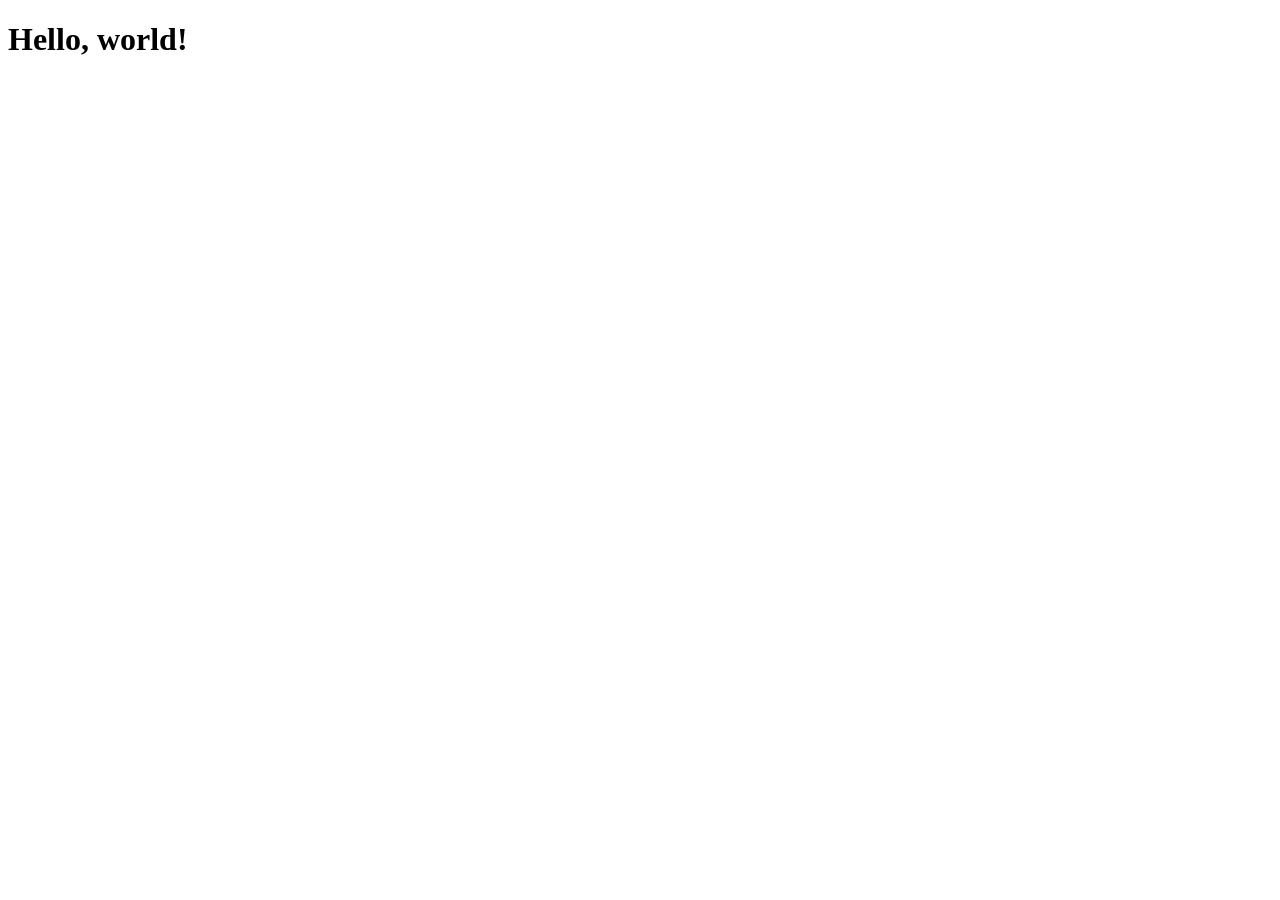
==== index.html @ 45e74485 "Initialize is portfolio" ====
<!DOCTYPE html>
<html lang="en">
<head>
    <meta charset="UTF-8">
    <meta name="viewport" content="width=device-width, initial-scale=1.0">
    <meta http-equiv="X-UA-Compatible" content="ie=edge">
    <link rel="stylesheet" href="style.css">
    <title>Portfolio</title>
</head>
<body>
    <h1>Hello, world!</h1>
</body>
</html>
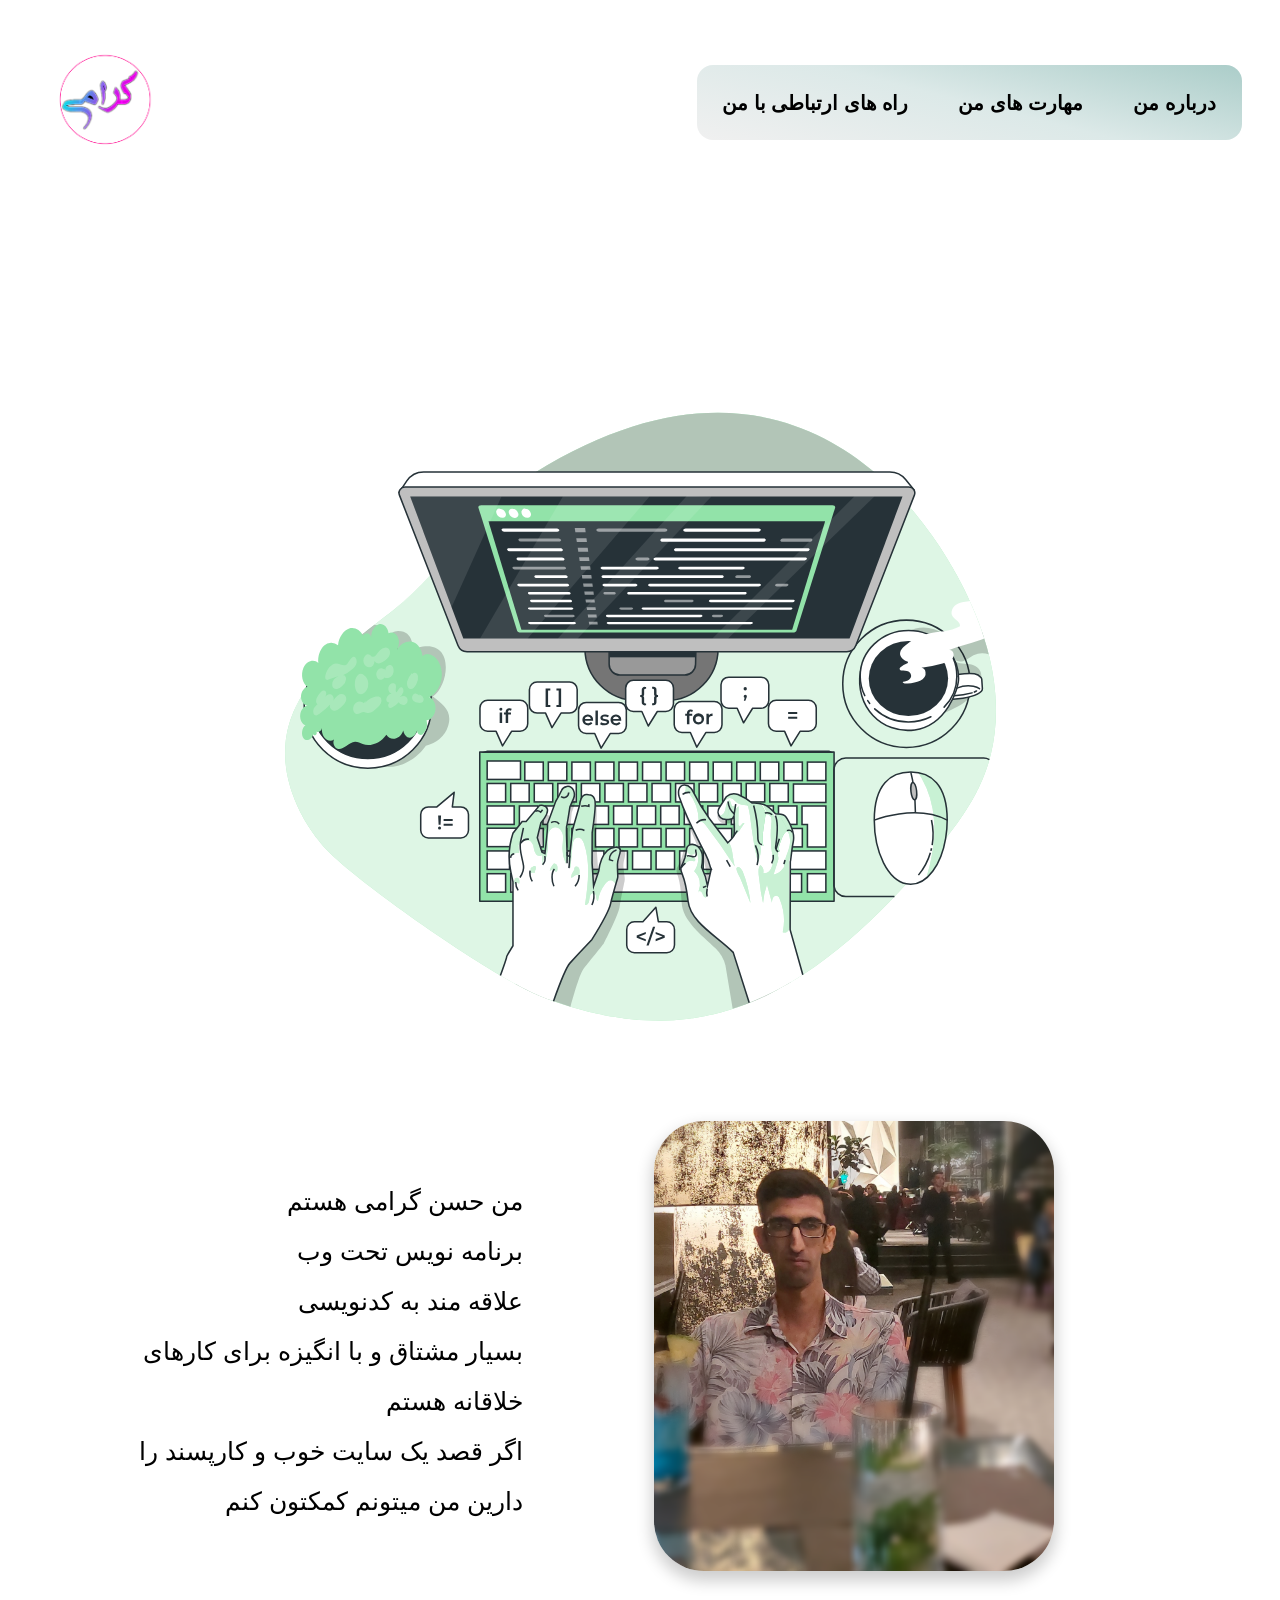
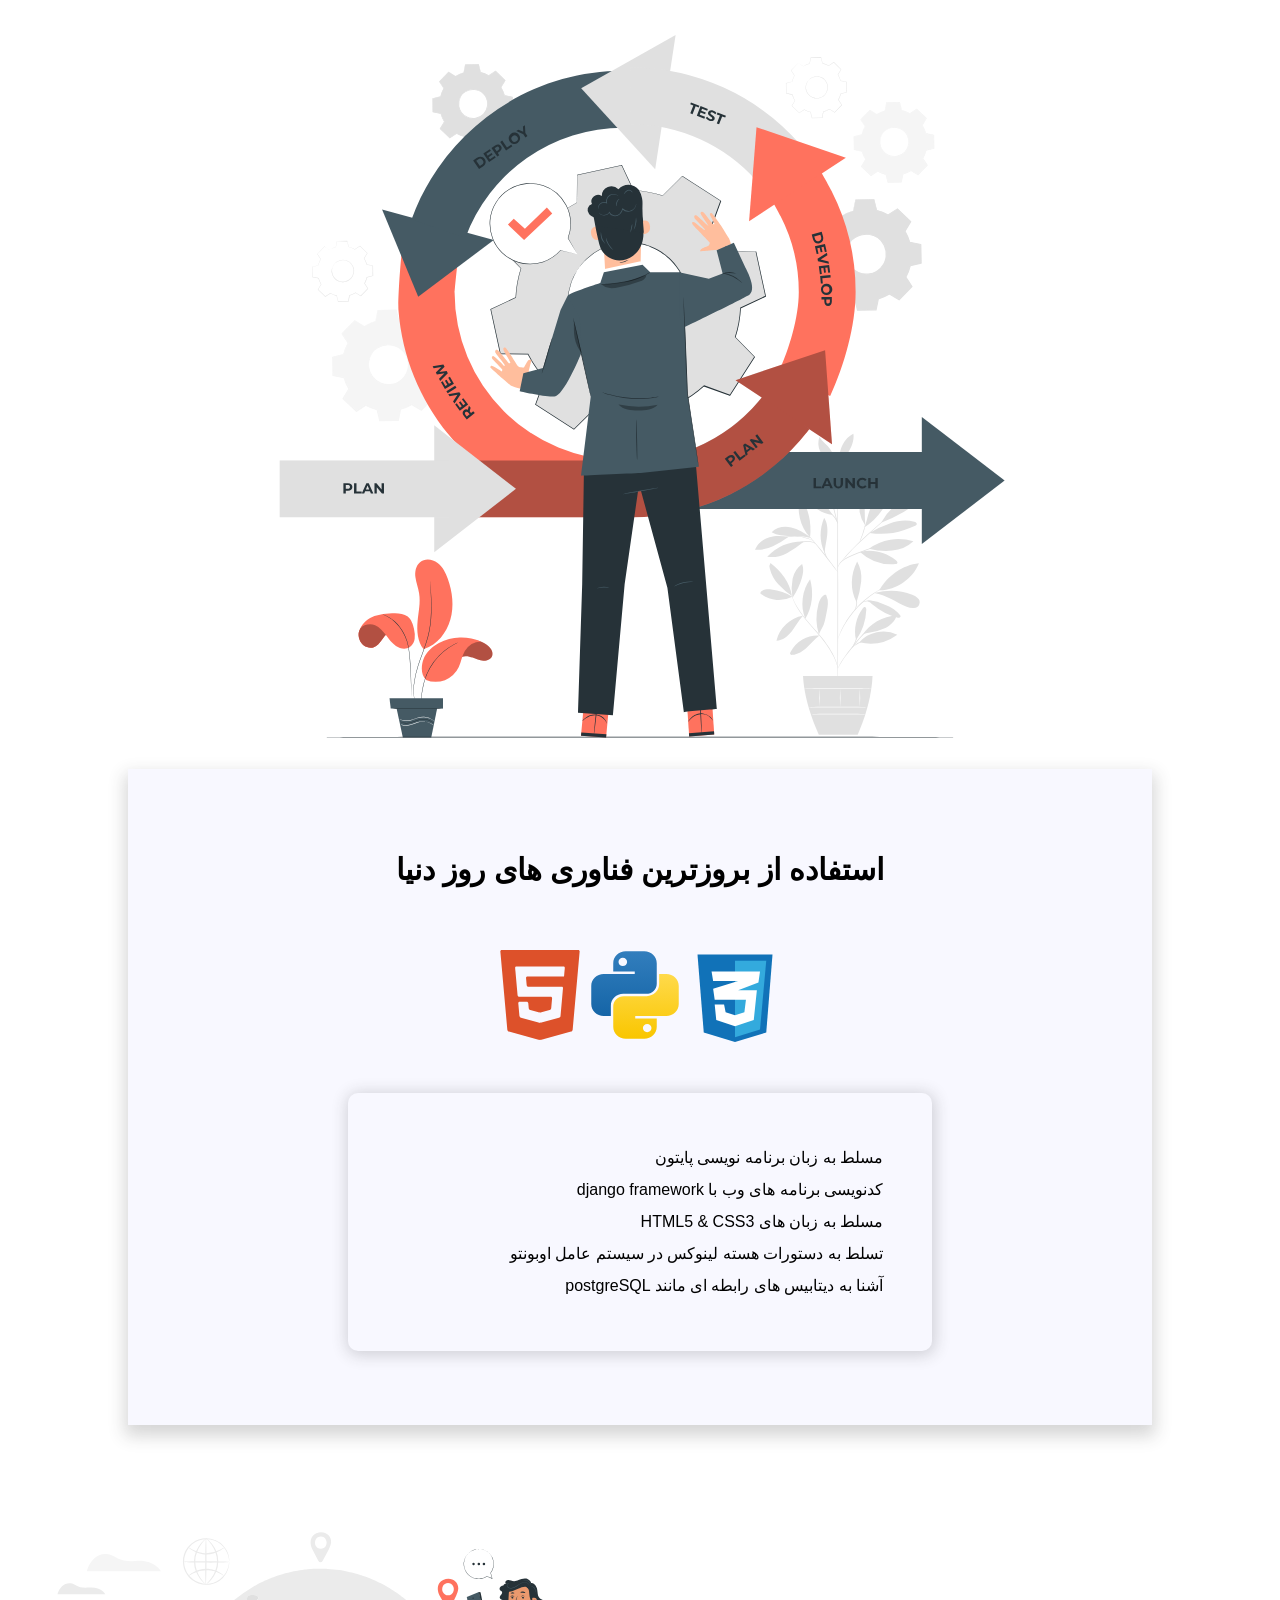
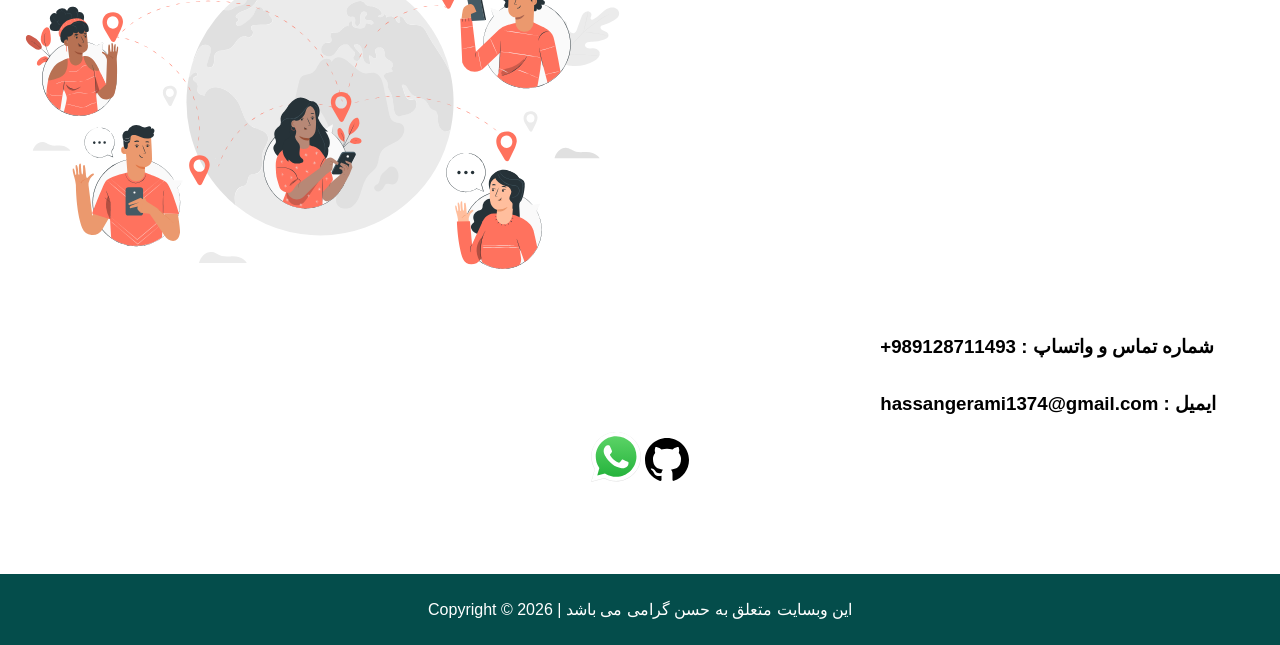
==== commit 0043c26f: "Setup github.io" ====
--- a/index.html
+++ b/index.html
@@ -1,13 +1,133 @@
 <!DOCTYPE html>
-<html lang="en">
+<html lang="fa-IR">
 <head>
     <meta charset="UTF-8">
+    <meta http-equiv="X-UA-Compatible" content="ie=edge">
     <meta name="viewport" content="width=device-width, initial-scale=1.0">
-    <meta http-equiv="X-UA-Compatible" content="ie=edge">
     <link rel="stylesheet" href="style.css">
-    <title>Portfolio</title>
+    <title>حسن گرامی | طراحی سایت</title>
 </head>
 <body>
-    <h1>Hello, world!</h1>
+
+    <header>
+        <!-- Start Navbar -->
+        <section class="navbar">
+
+            <div class="logo-me">
+                <a href="/">
+                    <img src="/image/logo.png" alt="logo" width="200">
+                </a>
+            </div>
+
+            <div class="nav-site">
+            
+                <div class="contact">
+                    <a href="#contact">راه های ارتباطی با من</a>
+                </div>
+                <div class="skills">
+                    <a href="#skills">مهارت های من</a>
+                </div>
+                <div class="about-me"> 
+                    <a href="#about">درباره من</a>
+                </div>
+
+            </div>
+        </section>
+        <!-- End Navbar -->
+    </header>
+
+    
+    <main>
+        
+        <div class="programmer-svg">
+            <img src="svg/Code typing-bro.svg" alt="code-svg">
+        </div>
+        <!-- Start About Me -->
+        <section class="about-container" id="about">
+            <div class="site-about">
+                
+                <div class="image-me">
+                    <img src="image/me.png" alt="picture" width="400">
+                </div>
+                <div class="content-about">
+                    <p>من حسن گرامی هستم</p>
+                    <p>برنامه نویس تحت وب</p>
+                    <p>علاقه  مند به کدنویسی</p>
+                    <p>بسیار مشتاق و با انگیزه برای کارهای خلاقانه هستم</p>
+                    <p>اگر قصد یک سایت خوب و کارپسند را دارین من میتونم کمکتون کنم</p>
+                </div>
+
+            </div>
+        </section>
+        <!-- End About Me -->
+
+        <!-- Start Skills -->
+        <div class="programmer-svg">
+            <img src="svg/Product iteration-pana.svg" alt="skill">
+        </div>
+
+        <section class="skills-container" id="skills">
+            <div class="skill-me">
+
+                <h3>استفاده از بروزترین فناوری های روز دنیا </h3>
+
+                <div class="programming-languages">       
+                    <img src="svg/html.svg" alt="html-logo">
+                    <img src="svg/python.svg" alt="python-logo">
+                    <img src="svg/css.svg" alt="css-logo">
+                </div> 
+                <div class="description">
+                    <p>مسلط به زبان برنامه نویسی پایتون</p>
+                    <p>django framework کدنویسی برنامه های وب با</p>
+                    <p>HTML5 & CSS3 مسلط به زبان های</p>
+                    <p>تسلط به دستورات هسته لینوکس در سیستم عامل اوبونتو</p>
+                    <p> postgreSQL آشنا به دیتابیس های رابطه ای مانند</p>
+                </div>
+
+            </div>
+        </section>
+        <!-- End Skills -->
+
+    </main>
+
+    <footer id="contact">
+
+        <div class="contact-svg">
+            <img src="svg/Online world-pana.svg" alt="contact">
+        </div>
+
+        <!-- Start Contact -->
+
+        <section class="contact-container">
+            <div class="contact-me">
+
+                <div class="connect">
+                    <h3>+989128711493 :  شماره تماس و واتساپ</h3>
+                    <h3>hassangerami1374@gmail.com : ایمیل</h3>
+                </div>
+
+            </div>
+
+            <div class="icon-media">
+                <img src="svg/whatsapp-icon-seeklogo.com.svg" alt="whatsapp">
+
+                <a href="https://github.com/hassangerami" target="_blank">
+                    <img src="svg/iconmonstr-github-1.svg" alt="github">
+                </a>
+            </div>
+
+        </section>
+
+        <!-- End Contact -->
+
+        <div class="date-time">
+            Copyright &copy;
+            <script>
+                document.write(new Date().getFullYear());
+            </script>
+           | این وبسایت متعلق به حسن گرامی می باشد
+        </div>
+    </footer>
+    
 </body>
 </html>
--- a/style.css
+++ b/style.css
@@ -0,0 +1,153 @@
+* {
+    padding: 0%;
+    margin: 0%;
+    box-sizing: border-box;
+    font-family: 'Segoe UI', Tahoma, Geneva, Verdana, sans-serif;
+}
+
+/* Navbar */
+.navbar {
+    display: flex;
+    justify-content: flex-end;
+    margin-bottom: 10%;
+    align-items: center;
+}
+
+.navbar .logo-me {
+    margin-right: auto;
+}
+
+.navbar .nav-site {
+    display: flex;
+    margin: 3%;
+    padding: 2%;
+    border-radius: 1rem;
+    background: linear-gradient(14deg, rgba(240,240,240,1) 0%, rgba(220,233,232,1) 50%, rgba(171,205,201,1) 100%); 
+}
+
+
+ .skills, .about-me {
+    margin-left: 50px;
+}
+
+a {
+    text-decoration: none;
+    color: #000;
+    font-size: 20px;
+    font-weight: 600;
+}
+
+a:hover {
+    color: azure;
+}
+
+
+/* about me */
+.programmer-svg {
+    display: flex;
+    justify-content: center;
+}
+
+.programmer-svg > img {
+    width: 60%;
+}
+
+.about-container {
+    display: flex;
+    justify-content: center;
+    height: 500px;
+}
+
+
+.about-container .site-about {
+    display: flex;
+    direction: rtl;
+    align-items: center;
+    line-height: 2;
+}
+
+.image-me {
+    margin: 0% 12%;
+}
+
+.image-me > img {
+    border-radius: 50px;
+    box-shadow: 0px 8px 16px 2px rgba(0, 0, 0, .2);
+}
+
+.content-about > p {
+    font-size: 25px;
+}
+
+
+/* Skills */
+.skills-container {
+    display: flex;
+    justify-content: center;
+}
+
+
+.skills-container .skill-me {
+    width: 80%;
+    padding: 2%;
+    box-shadow: 0px 8px 16px 3px rgba(49, 49, 49, 0.2);
+    background-color: ghostwhite;
+    margin-bottom: 5%;
+}
+
+.skill-me > h3 {
+    text-align: center;
+    font-size: 30px;
+    line-height: 5;
+}
+
+.skill-me > .programming-languages {
+    display: flex;
+    justify-content: center;
+    margin-bottom: 5%;
+}
+
+
+.skill-me > .description {
+    width: 60%;
+    text-align: end;
+    margin-left: auto;
+    margin-bottom: 5%;
+    line-height: 2;
+    padding: 5%;
+    margin-right: 20%;
+    border-radius: 10px;
+    box-shadow: 1px 2px 16px 2px rgba(46, 46, 46, 0.2);
+}
+
+/* footer */
+.contact-svg {
+    width: 50%;
+}
+
+.contact-container {
+    line-height: 2;
+    height: 255px;
+}
+
+.contact-container > .icon-media {
+    text-align: center;
+}
+
+.contact-container .contact-me {
+    display: flex;
+    justify-content: flex-end;
+    margin-right: 5%;
+}
+
+.contact-me .connect {
+    line-height: 3;
+}
+
+.date-time {
+    text-align: center;
+    padding: 2%;
+    color: #fff;
+    background-color: rgb(4, 77, 75);
+}
+
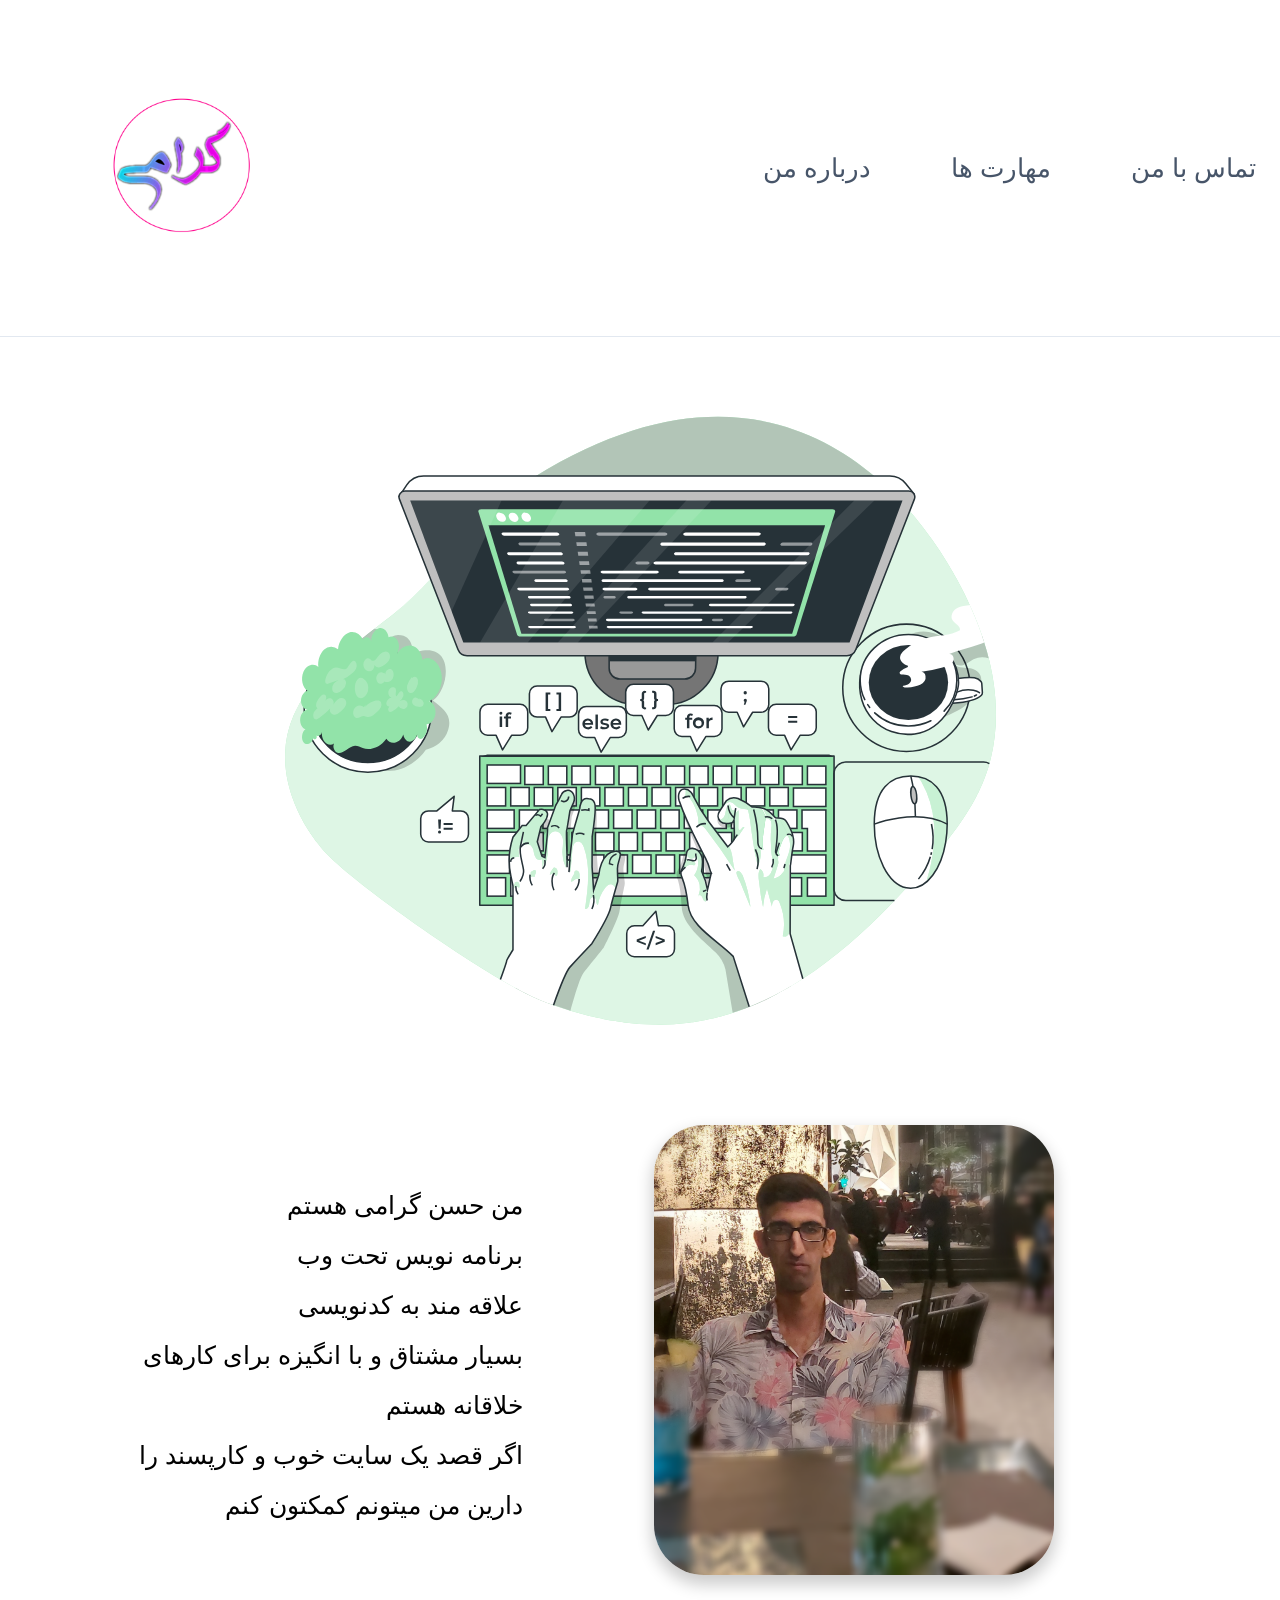
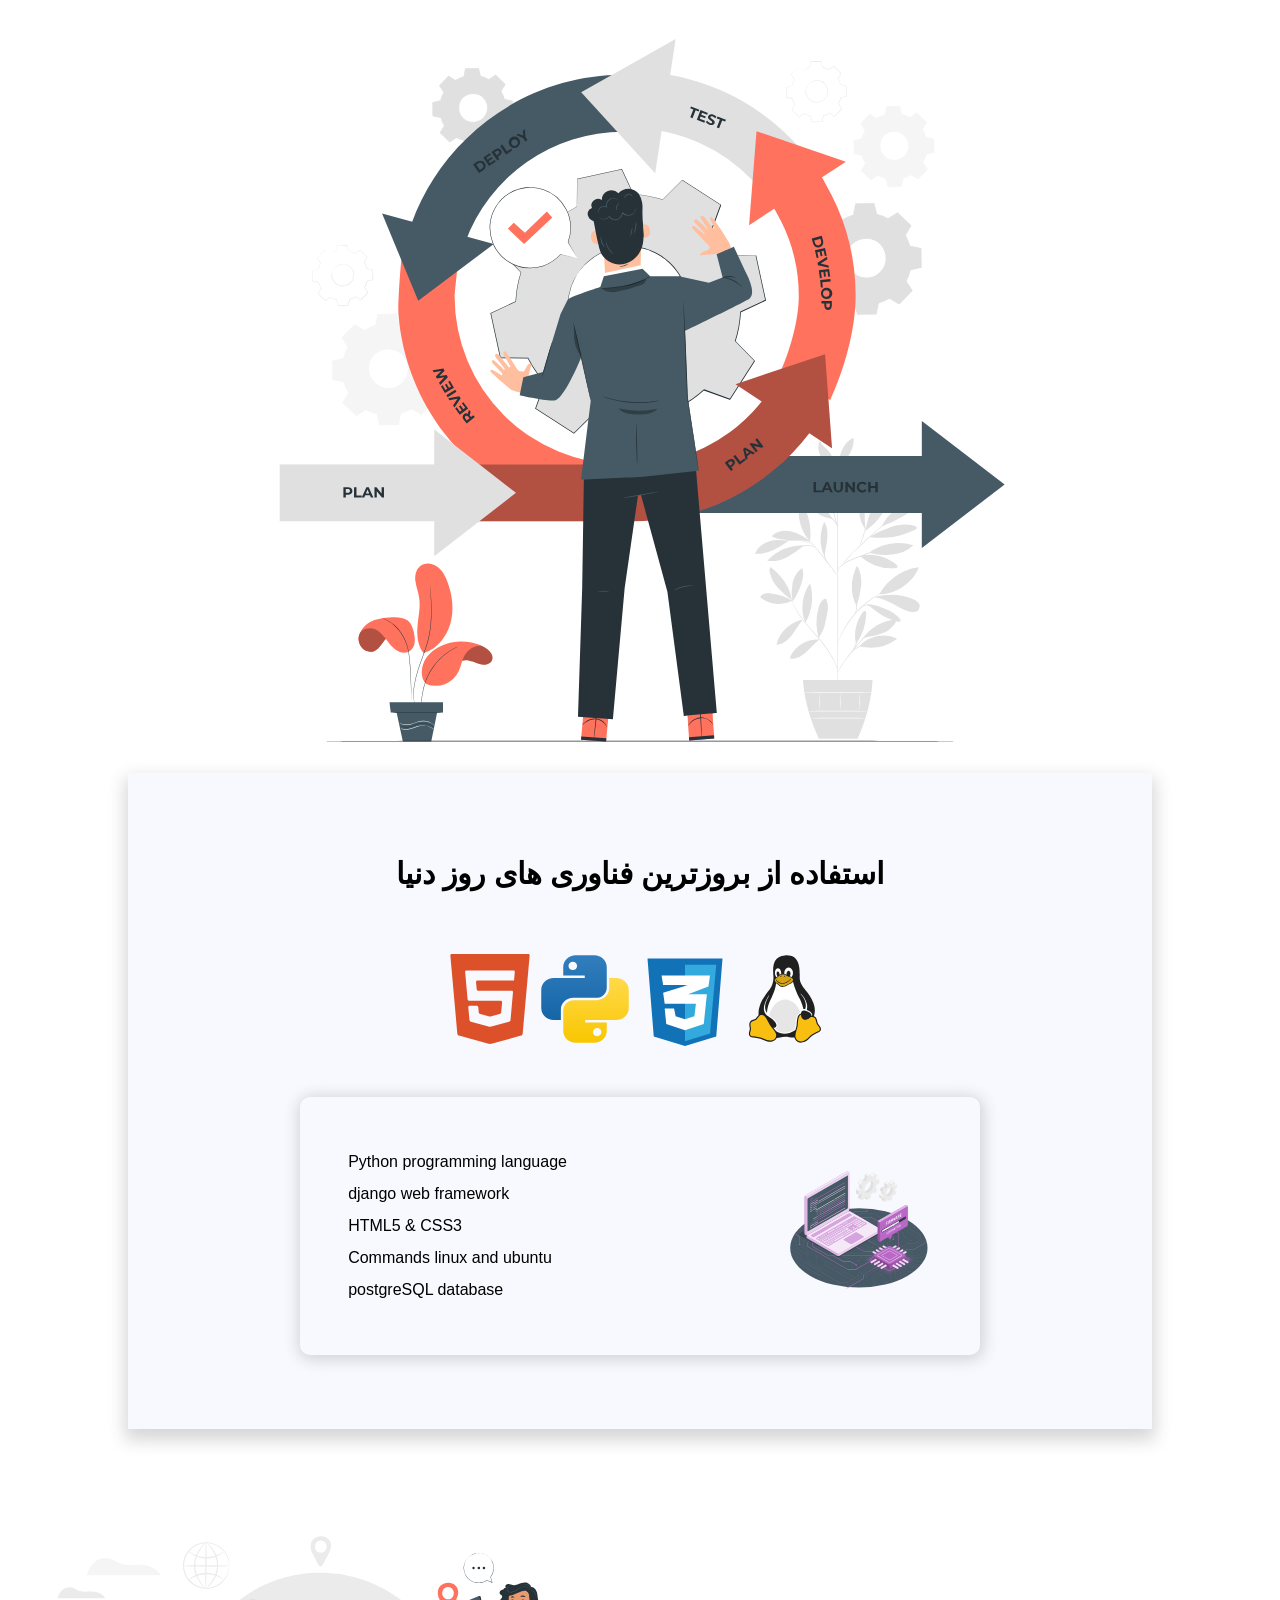
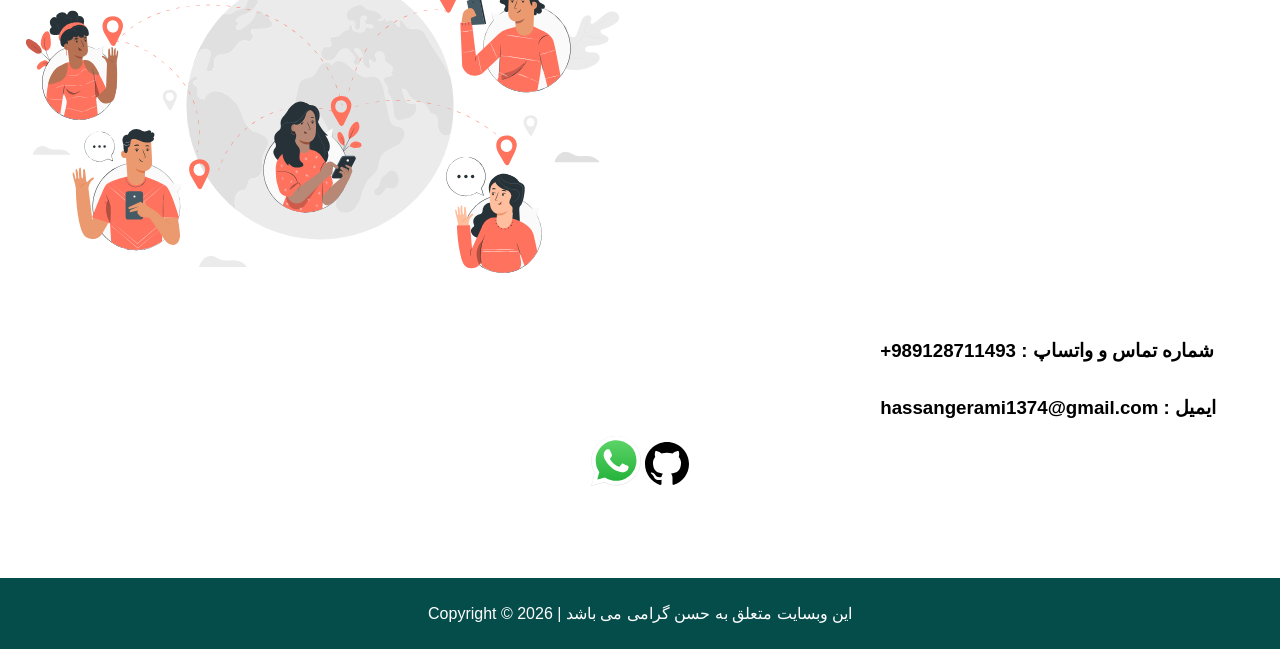
==== commit ccea8a83: "Finally portfolio" ====
--- a/index.html
+++ b/index.html
@@ -9,32 +9,52 @@
 </head>
 <body>
 
-    <header>
-        <!-- Start Navbar -->
-        <section class="navbar">
+    <!-- Start Navbar -->
+    <header class="header">
+        <nav class="navbar">
+            <a href="/" class="nav-logo">
+                <img src="image/logo.png" alt="logo" width="300">
+            </a>
+            <ul class="nav-menu">
+                <li class="nav-item">
+                    <a href="#about" class="nav-link">درباره من</a>
+                </li>
+                <li class="nav-item">
+                    <a href="#skills" class="nav-link">مهارت ها</a>
+                </li>
+                <li class="nav-item">
+                    <a href="#contact" class="nav-link">تماس با من</a>
+                </li>
+            </ul>
+            <div class="hamburger">
+                <span class="bar"></span>
+                <span class="bar"></span>
+                <span class="bar"></span>
+            </div>
+        </nav>
 
-            <div class="logo-me">
-                <a href="/">
-                    <img src="/image/logo.png" alt="logo" width="200">
-                </a>
-            </div>
+        <script>
+            const hamburger = document.querySelector(".hamburger");
+            const navMenu = document.querySelector(".nav-menu");
+            const navLink = document.querySelector(".nav-link");
 
-            <div class="nav-site">
-            
-                <div class="contact">
-                    <a href="#contact">راه های ارتباطی با من</a>
-                </div>
-                <div class="skills">
-                    <a href="#skills">مهارت های من</a>
-                </div>
-                <div class="about-me"> 
-                    <a href="#about">درباره من</a>
-                </div>
+            hamburger.addEventListener("click", mobileMenu);
+            navLink.addEventListener("click", closeMenu);
 
-            </div>
-        </section>
-        <!-- End Navbar -->
+            function mobileMenu() {
+                hamburger.classList.toggle("active");
+                navMenu.classList.toggle("active");
+            }
+
+            function closeMenu () {
+                hamburger.classList.remove("active");
+                navMenu.classList.remove("active");
+            }
+        </script>
+
+        
     </header>
+    <!-- End Navbar -->
 
     
     <main>
@@ -62,7 +82,7 @@
         <!-- End About Me -->
 
         <!-- Start Skills -->
-        <div class="programmer-svg">
+        <div class="programmer-svg" id="pana">
             <img src="svg/Product iteration-pana.svg" alt="skill">
         </div>
 
@@ -75,13 +95,17 @@
                     <img src="svg/html.svg" alt="html-logo">
                     <img src="svg/python.svg" alt="python-logo">
                     <img src="svg/css.svg" alt="css-logo">
+                    <img src="svg/linux.svg" alt="linux">
                 </div> 
                 <div class="description">
-                    <p>مسلط به زبان برنامه نویسی پایتون</p>
-                    <p>django framework کدنویسی برنامه های وب با</p>
-                    <p>HTML5 & CSS3 مسلط به زبان های</p>
-                    <p>تسلط به دستورات هسته لینوکس در سیستم عامل اوبونتو</p>
-                    <p> postgreSQL آشنا به دیتابیس های رابطه ای مانند</p>
+                    <div class="tech">
+                        <p>Python programming language</p>
+                        <p>django web framework</p>
+                        <p>HTML5 & CSS3</p>
+                        <p>Commands linux and ubuntu</p>
+                        <p> postgreSQL database</p>
+                    </div>
+                    <img src="svg/Firmware-amico.svg" alt="" id="firmware">
                 </div>
 
             </div>
--- a/style.css
+++ b/style.css
@@ -6,41 +6,105 @@
 }
 
 /* Navbar */
-.navbar {
-    display: flex;
-    justify-content: flex-end;
-    margin-bottom: 10%;
-    align-items: center;
-}
-
-.navbar .logo-me {
-    margin-right: auto;
-}
-
-.navbar .nav-site {
-    display: flex;
-    margin: 3%;
-    padding: 2%;
-    border-radius: 1rem;
-    background: linear-gradient(14deg, rgba(240,240,240,1) 0%, rgba(220,233,232,1) 50%, rgba(171,205,201,1) 100%); 
-}
-
-
- .skills, .about-me {
-    margin-left: 50px;
+li {
+    list-style: none;
 }
 
 a {
     text-decoration: none;
-    color: #000;
-    font-size: 20px;
-    font-weight: 600;
-}
-
-a:hover {
-    color: azure;
-}
-
+}
+
+.header {
+    border-bottom: 1px solid #E2E8F0;
+}
+
+.navbar {
+    display: flex;
+    justify-content: space-between;
+    align-items: center;
+    padding: 1rem 1.5rem;
+}
+
+
+.hamburger {
+    display: none;
+}
+
+.bar {
+    display: block;
+    width: 30px;
+    height: 4px;
+    margin: 5px auto;   
+    -webkit-transition: all 0.3s ease-in-out;
+    transition: all 0.3s ease-in-out;
+    background-color: #101010;
+}
+
+.nav-menu {
+    display: flex;
+    justify-content: space-between;
+    align-items: center;
+}
+
+.nav-item {
+    margin-left: 5rem;
+}
+
+.nav-link {
+    font-size: 1.6rem;
+    font-weight: 400;
+    color: #475569;
+}
+
+.nav-link:hover {
+    color: #482ff7;
+}
+
+@media only screen and (max-width: 850px) {
+    .nav-menu {
+        position: fixed;
+        left: -100%;
+        top: 5rem;
+        flex-direction: column;
+        background-color: #fff;
+        width: 100%;
+        border-radius: 10px;
+        text-align: center;
+        transition: 0.3s;
+        box-shadow: 0 10px 27px rgba(0, 0, 0, 0.05);
+    }
+    .nav-menu.active {
+        left: 0;
+    }
+    .nav-item {
+        margin: 2.5rem 0;
+    }
+    .hamburger {
+        display: block;
+        cursor: pointer;
+    }
+    .nav-logo > img {
+        width: 200px;
+    }
+}
+
+.hamburger.active .bar:nth-child(2) {
+    opacity: 0;
+}
+
+.hamburger.active .bar:nth-child(1) {
+    transform: translateY(8px) rotate(45deg);
+}
+
+.hamburger.active .bar:nth-child(3) {
+    transform: translateY(-8px) rotate(-45deg);
+}
+
+@media only screen and (max-width: 400px) {
+    .nav-logo {
+       margin-left: -20%;
+    }
+}
 
 /* about me */
 .programmer-svg {
@@ -77,6 +141,39 @@
 
 .content-about > p {
     font-size: 25px;
+}
+
+@media only screen and (max-width: 850px) {
+    .site-about {
+        display: flex;
+        flex-direction: column;
+    }
+    .image-me > img {
+        width: 80%;
+        margin-right: 5%;
+    }
+    .content-about {
+        padding: 5%;
+        color: #101010;
+    }
+    .content-about > p {
+        font-size: 20px;
+    }
+    #pana > img {
+        opacity: 0.1;
+    }
+}
+
+@media only screen and (max-width: 500px) {
+    .content-about > p {
+        font-size: 17px;
+    }
+}
+
+@media only screen and (max-width: 400px) {
+    #pana > img {
+        opacity: 1;
+    }
 }
 
 
@@ -109,19 +206,65 @@
 
 
 .skill-me > .description {
-    width: 60%;
-    text-align: end;
-    margin-left: auto;
+    display: flex;
+    justify-content: space-between;
+    width: 70%; 
+    margin: 0% auto;
     margin-bottom: 5%;
     line-height: 2;
     padding: 5%;
-    margin-right: 20%;
     border-radius: 10px;
     box-shadow: 1px 2px 16px 2px rgba(46, 46, 46, 0.2);
 }
 
+.description > #firmware {
+    width: 25%;
+}
+
+@media only screen and (max-width: 850px) {
+    .skill-me {
+        margin-top: 10%;
+    }
+    .skill-me > h3 {
+        font-size: 20px;
+    }
+    .programming-languages > img {
+        width: 20%;
+    }
+    .skill-me > .description {
+        width: 80%;
+        margin-right: auto;
+    }
+    .description > .tech {
+        font-size: 90%;
+    }
+}
+
+@media only screen and (max-width: 600px) {
+    .skills-container .skill-me  {
+        width: 90%;
+    }
+    .skill-me > h3 {
+        font-size: 15px;
+    }
+    .programming-languages > img {
+        width: 15%;
+    }
+    .description {
+        display: flex;
+        flex-wrap: wrap;
+        flex-direction: column-reverse;
+    }
+}
+
+@media only screen and (max-width: 372px) {
+    .skill-me > h3 {
+        font-size: 12px;
+    }
+}
+
 /* footer */
-.contact-svg {
+.contact-svg > img {
     width: 50%;
 }
 
@@ -151,3 +294,8 @@
     background-color: rgb(4, 77, 75);
 }
 
+@media only screen and (max-width: 440px) {
+    .contact-me > .connect {
+        font-size: 70%;
+    }   
+}
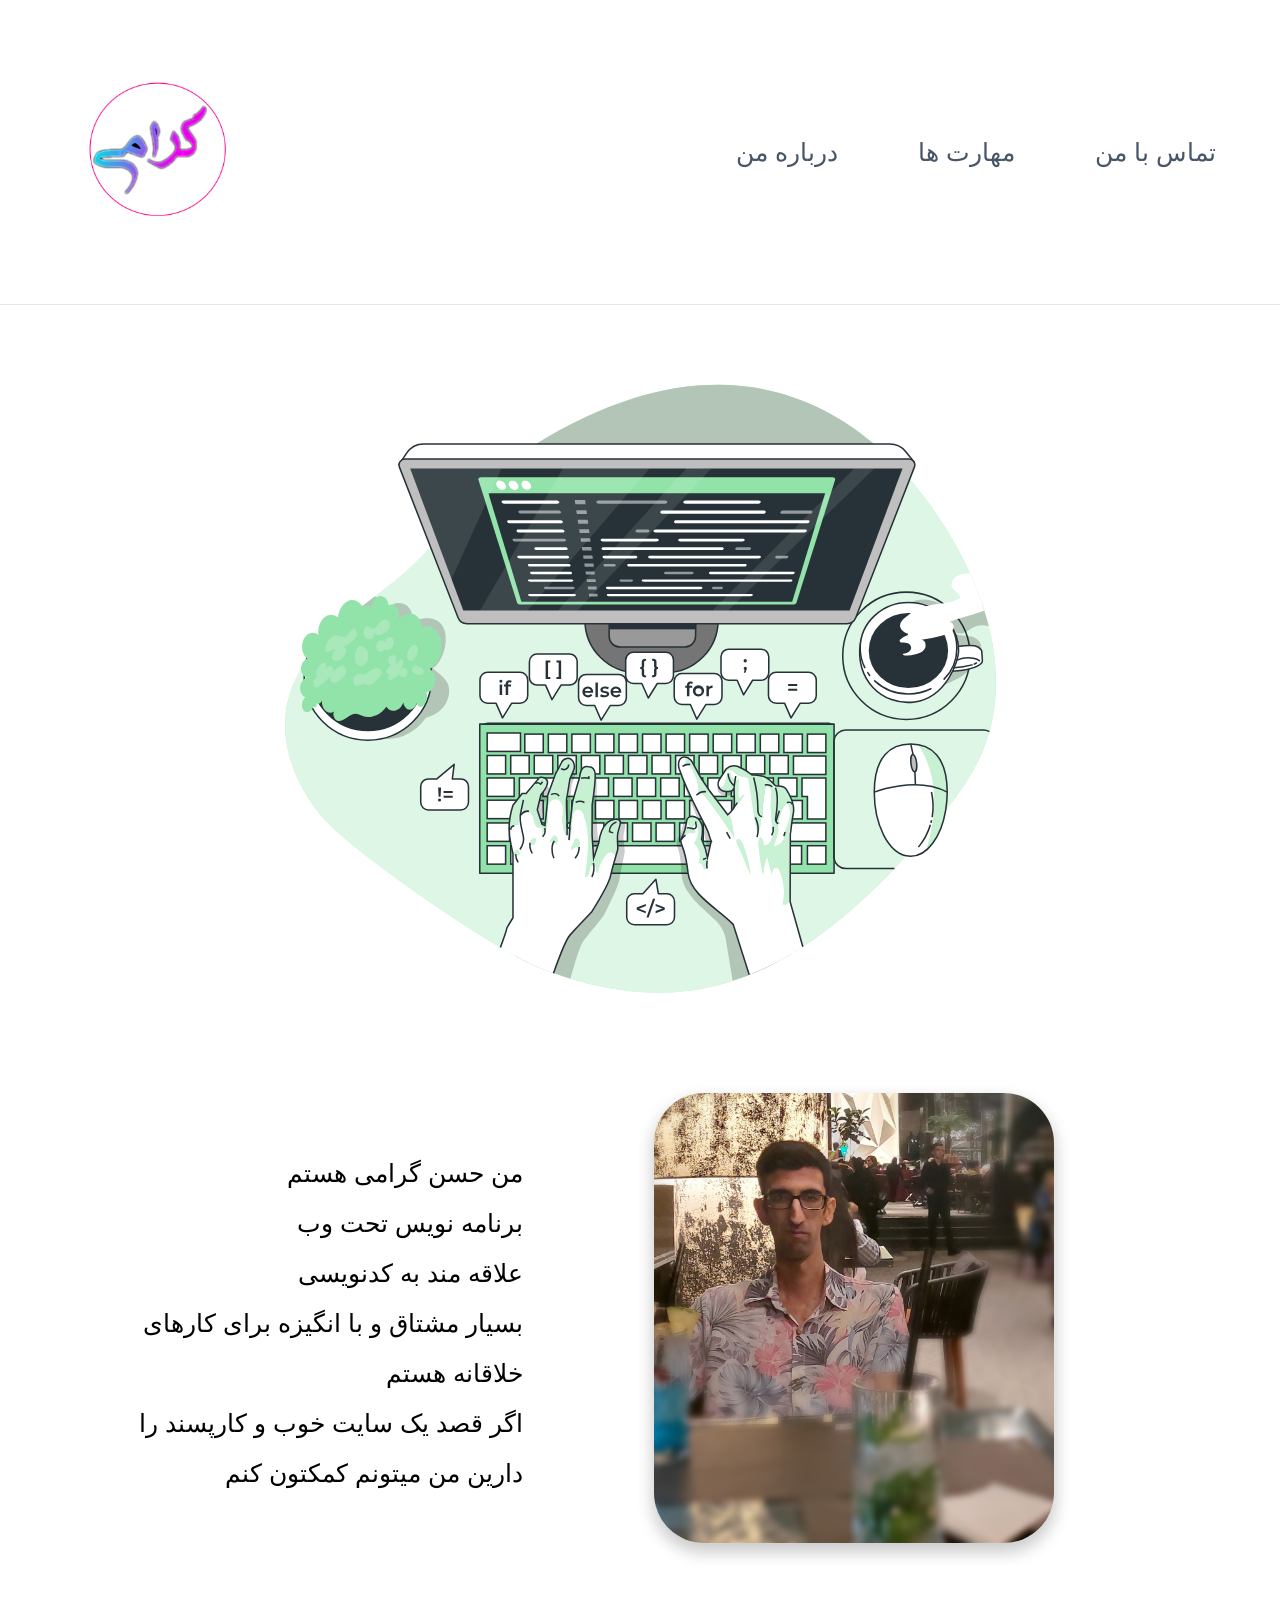
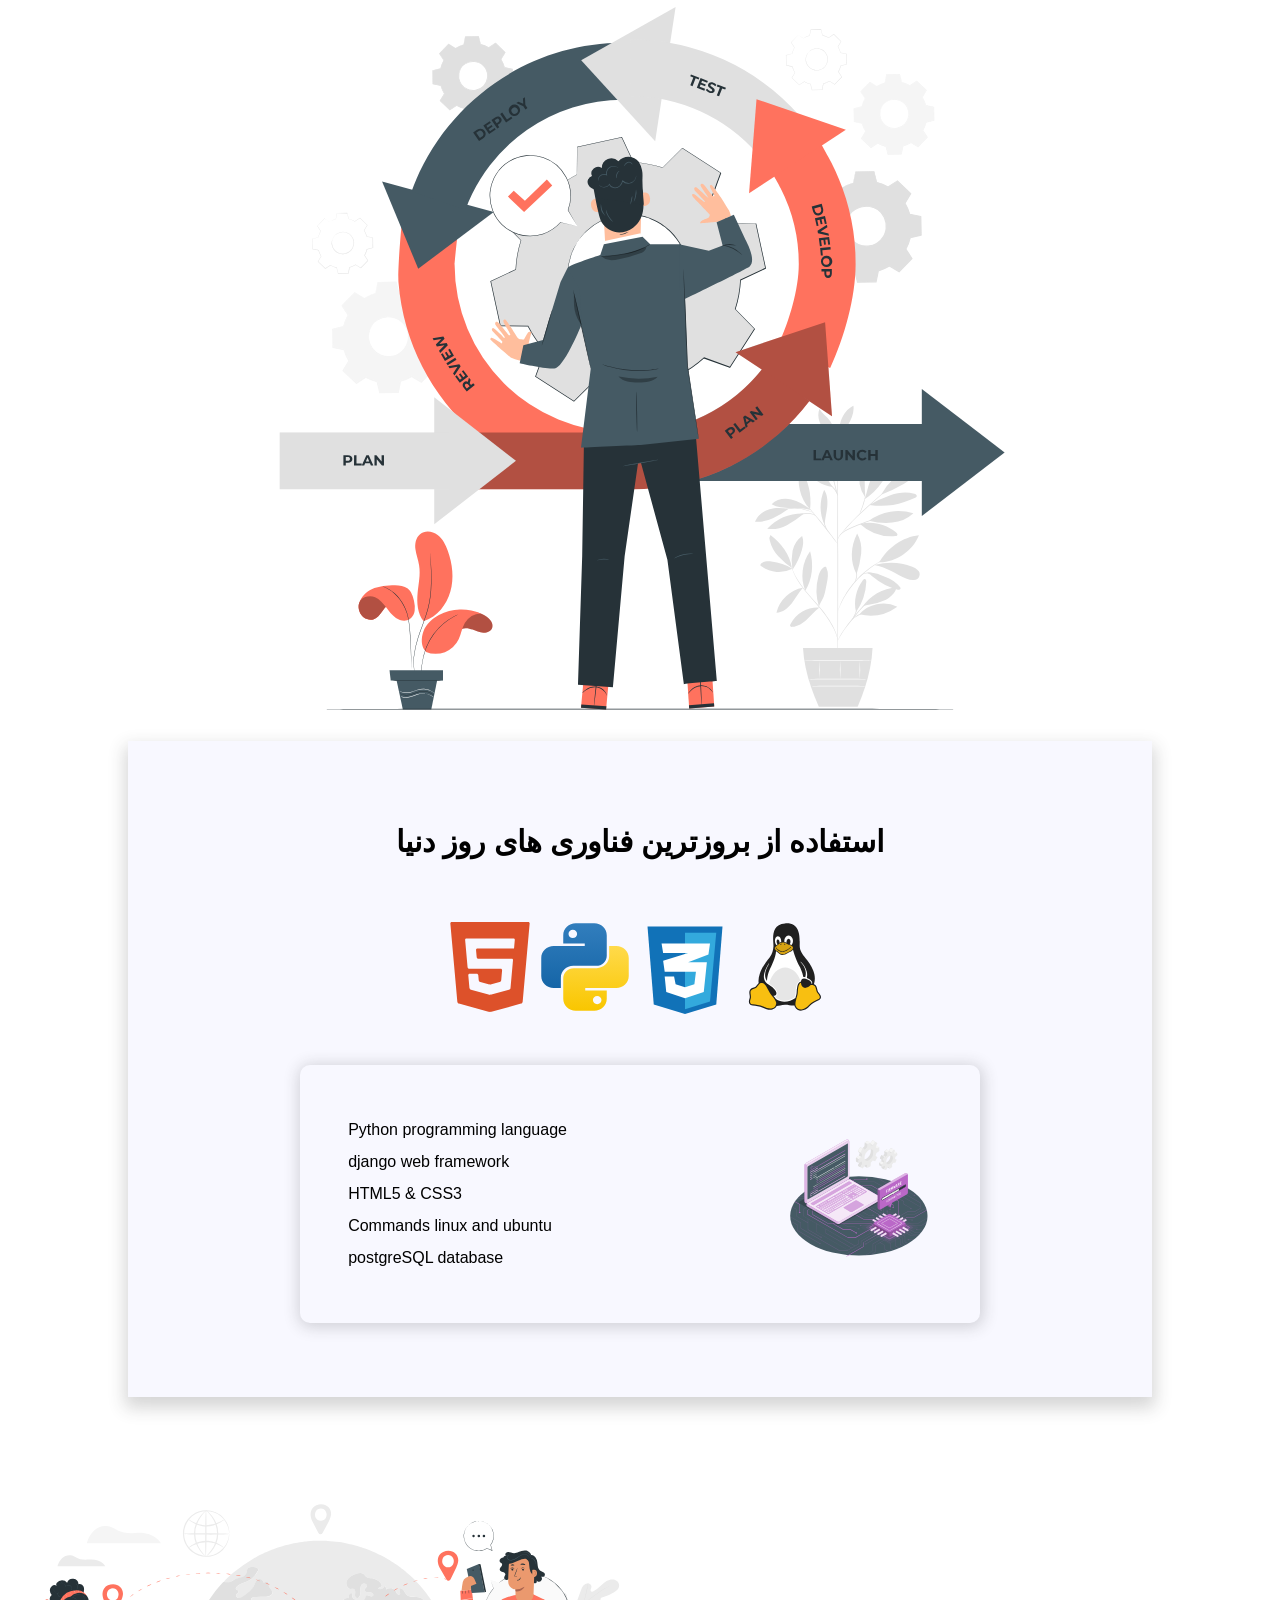
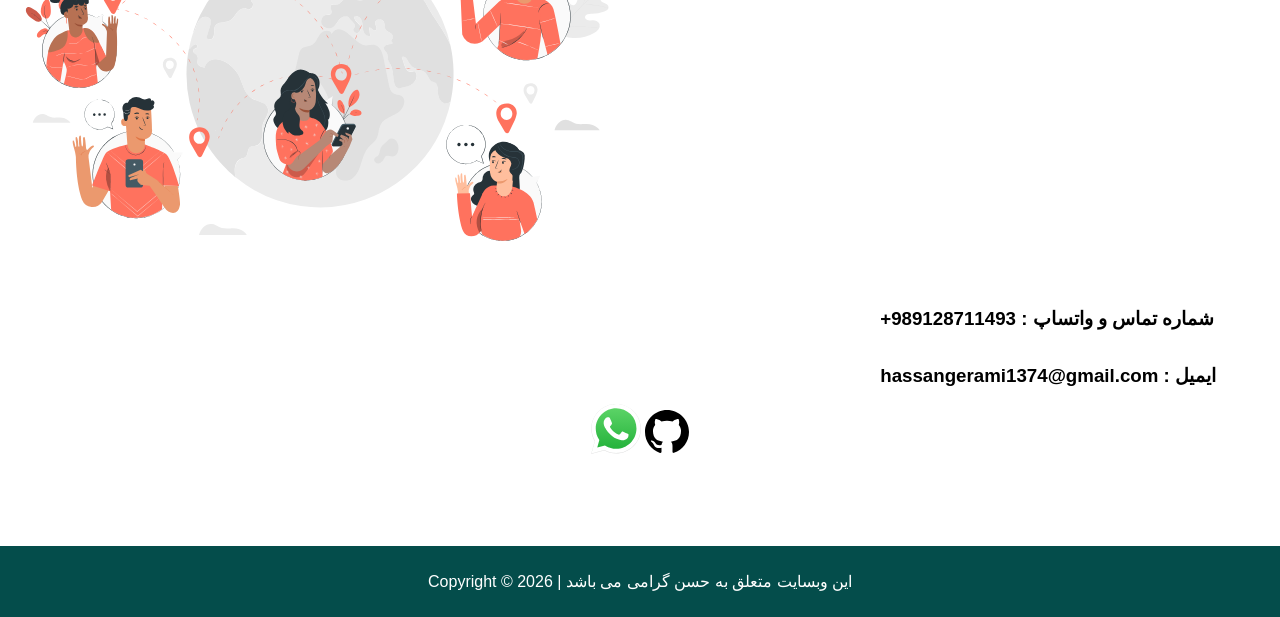
==== commit fb199203: "Final static" ====
--- a/index.html
+++ b/index.html
@@ -26,32 +26,7 @@
                     <a href="#contact" class="nav-link">تماس با من</a>
                 </li>
             </ul>
-            <div class="hamburger">
-                <span class="bar"></span>
-                <span class="bar"></span>
-                <span class="bar"></span>
-            </div>
         </nav>
-
-        <script>
-            const hamburger = document.querySelector(".hamburger");
-            const navMenu = document.querySelector(".nav-menu");
-            const navLink = document.querySelector(".nav-link");
-
-            hamburger.addEventListener("click", mobileMenu);
-            navLink.addEventListener("click", closeMenu);
-
-            function mobileMenu() {
-                hamburger.classList.toggle("active");
-                navMenu.classList.toggle("active");
-            }
-
-            function closeMenu () {
-                hamburger.classList.remove("active");
-                navMenu.classList.remove("active");
-            }
-        </script>
-
         
     </header>
     <!-- End Navbar -->
--- a/style.css
+++ b/style.css
@@ -22,36 +22,26 @@
     display: flex;
     justify-content: space-between;
     align-items: center;
-    padding: 1rem 1.5rem;
-}
-
-
-.hamburger {
-    display: none;
-}
-
-.bar {
-    display: block;
-    width: 30px;
-    height: 4px;
-    margin: 5px auto;   
-    -webkit-transition: all 0.3s ease-in-out;
-    transition: all 0.3s ease-in-out;
-    background-color: #101010;
 }
 
 .nav-menu {
     display: flex;
     justify-content: space-between;
     align-items: center;
+    margin-right: 5%;
 }
 
 .nav-item {
     margin-left: 5rem;
 }
 
+.nav-item:hover {
+    padding: 2px;
+    border-bottom: 1px solid gray;
+}
+
 .nav-link {
-    font-size: 1.6rem;
+    font-size: 25px;
     font-weight: 400;
     color: #475569;
 }
@@ -62,47 +52,22 @@
 
 @media only screen and (max-width: 850px) {
     .nav-menu {
-        position: fixed;
-        left: -100%;
-        top: 5rem;
+        display: flex;
         flex-direction: column;
-        background-color: #fff;
-        width: 100%;
-        border-radius: 10px;
-        text-align: center;
-        transition: 0.3s;
-        box-shadow: 0 10px 27px rgba(0, 0, 0, 0.05);
-    }
-    .nav-menu.active {
-        left: 0;
     }
     .nav-item {
-        margin: 2.5rem 0;
-    }
-    .hamburger {
-        display: block;
-        cursor: pointer;
+        line-height: 3;
     }
     .nav-logo > img {
         width: 200px;
     }
 }
 
-.hamburger.active .bar:nth-child(2) {
-    opacity: 0;
-}
-
-.hamburger.active .bar:nth-child(1) {
-    transform: translateY(8px) rotate(45deg);
-}
-
-.hamburger.active .bar:nth-child(3) {
-    transform: translateY(-8px) rotate(-45deg);
-}
-
-@media only screen and (max-width: 400px) {
-    .nav-logo {
-       margin-left: -20%;
+
+@media only screen and (max-width: 430px) {
+    .navbar {
+        display: flex;
+        flex-direction: column;
     }
 }
 
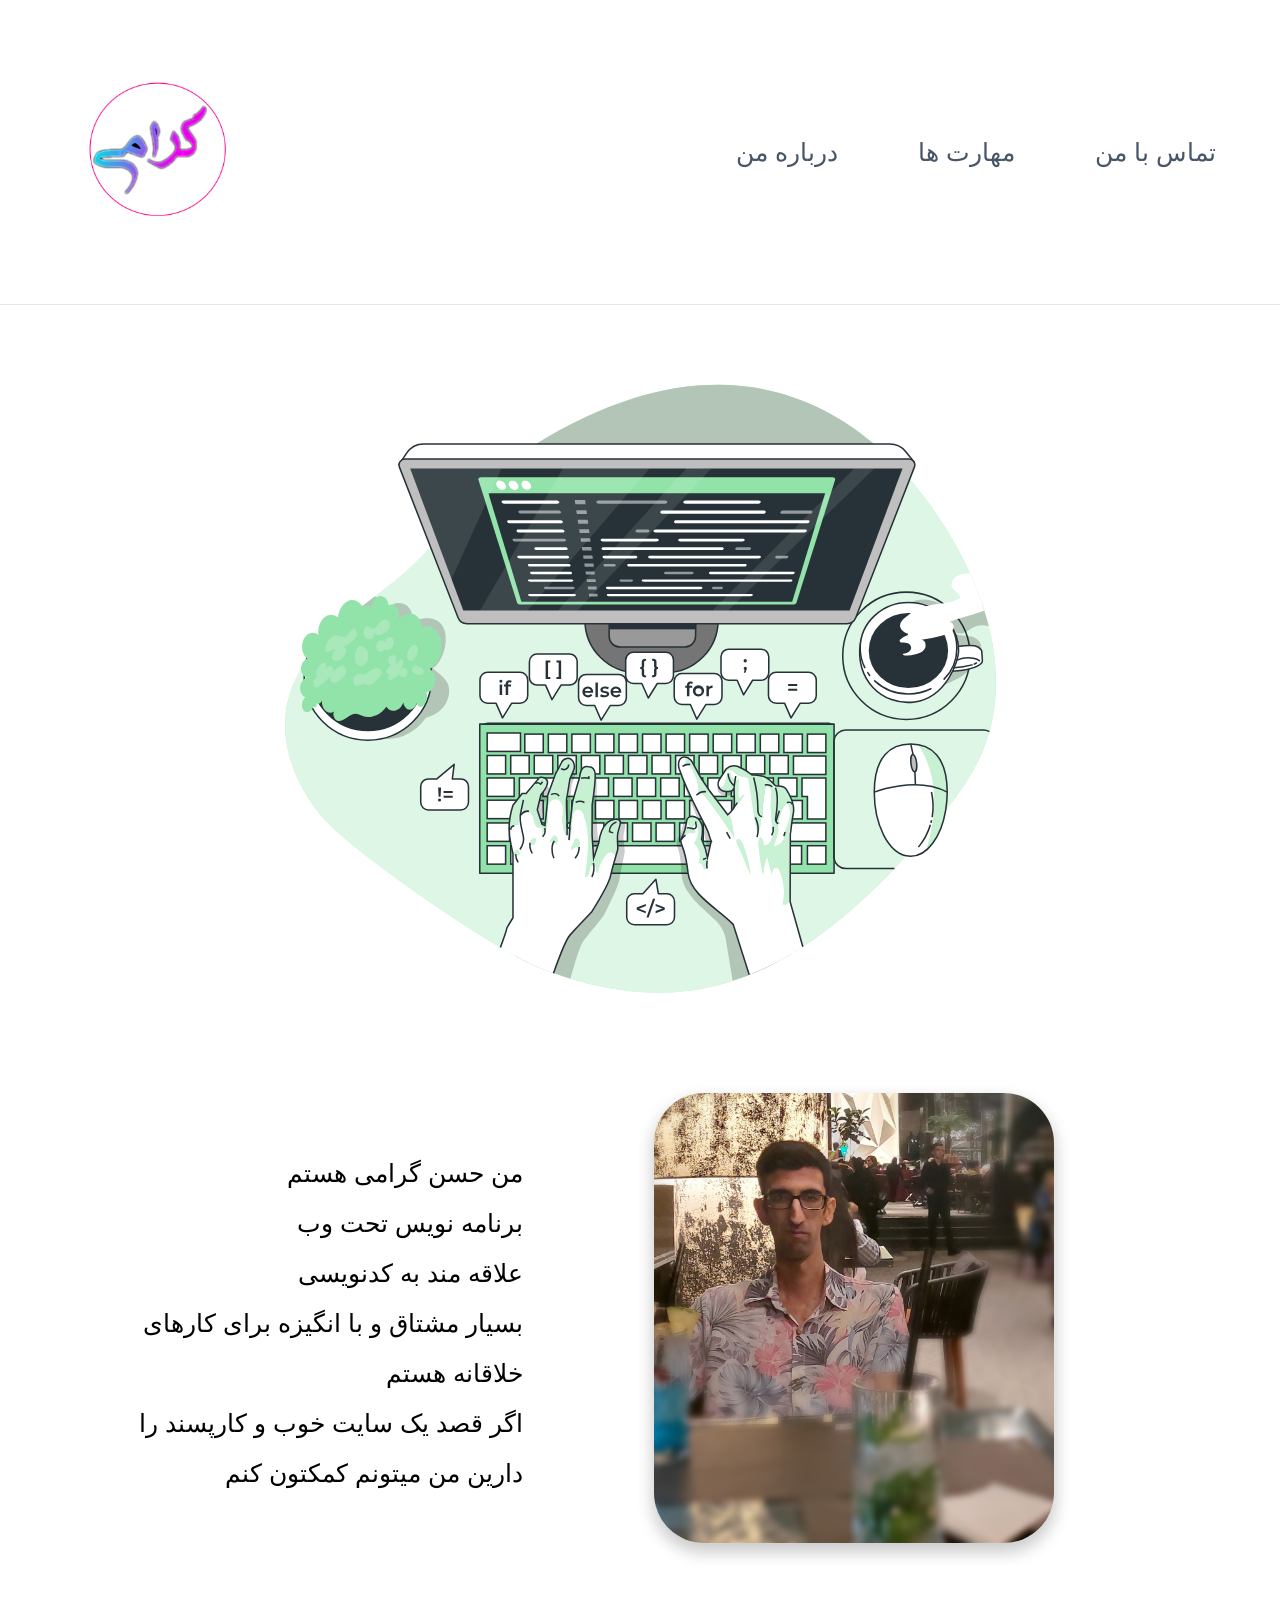
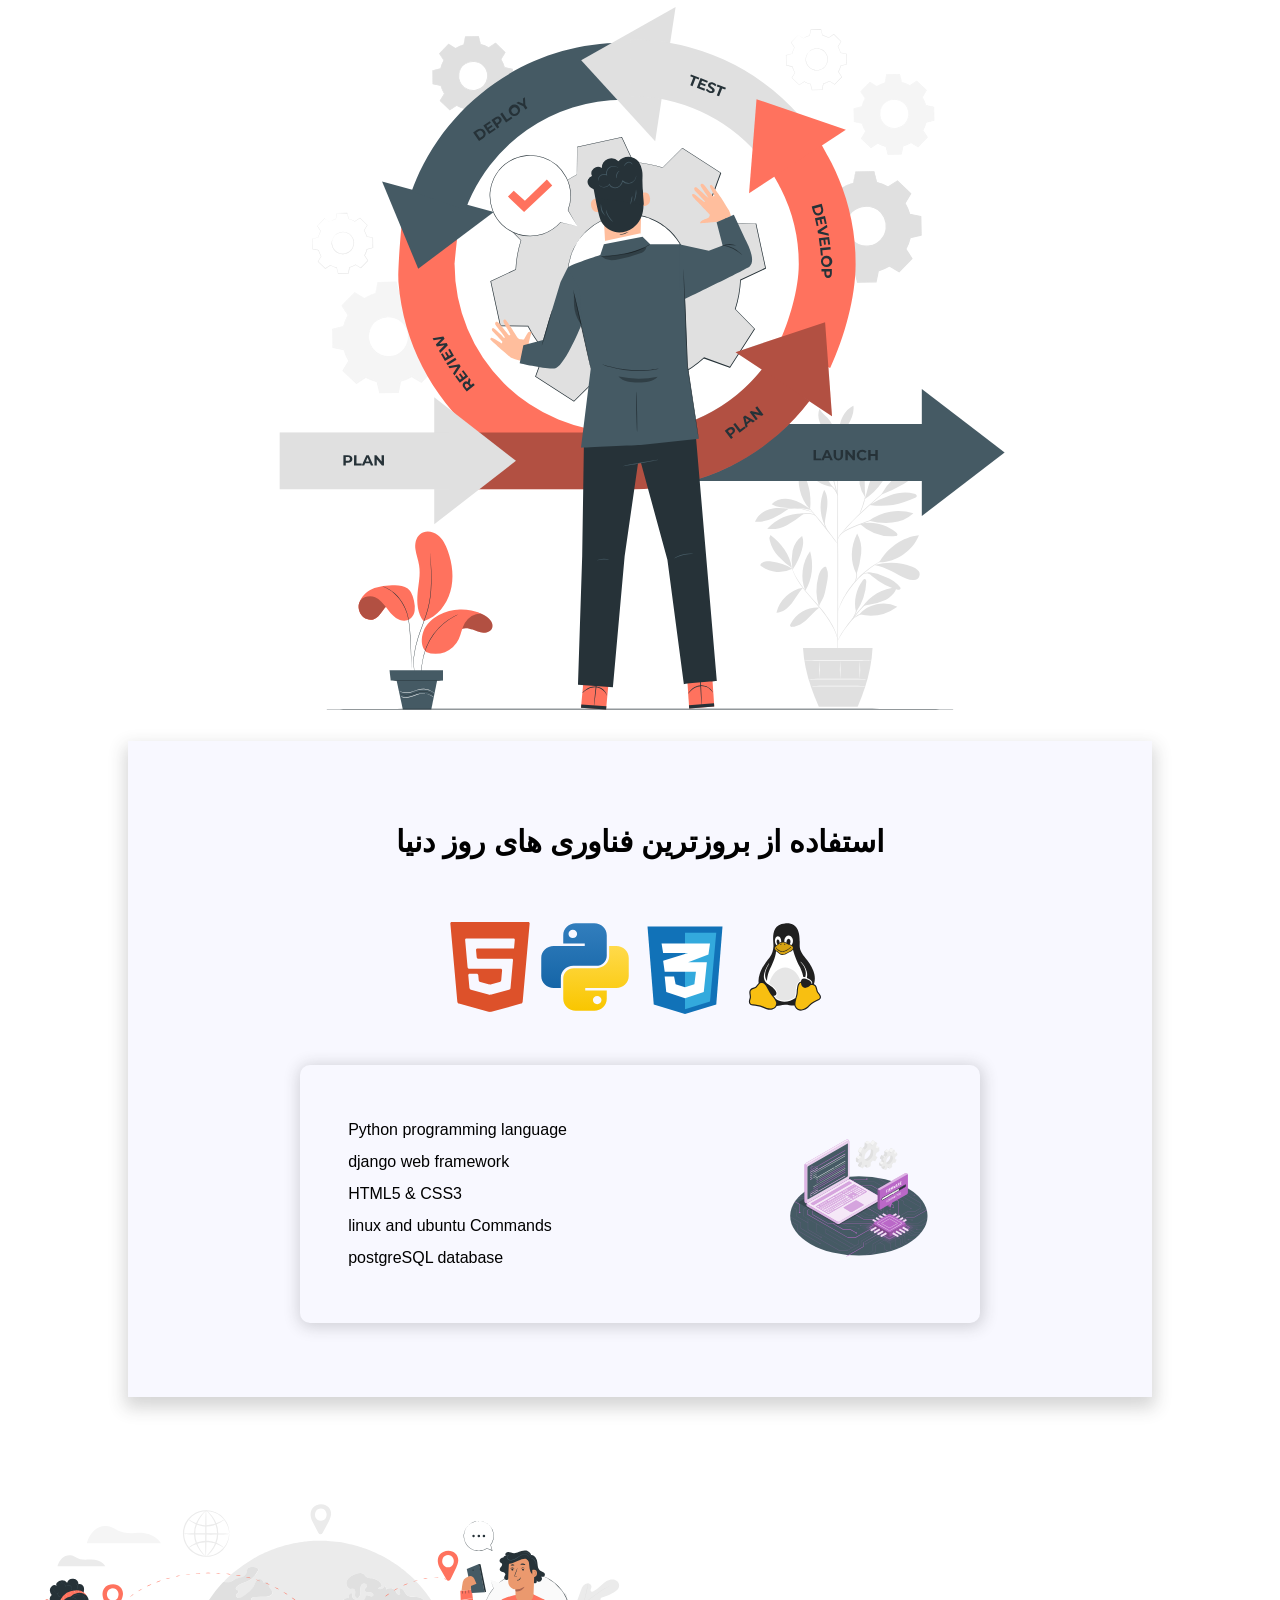
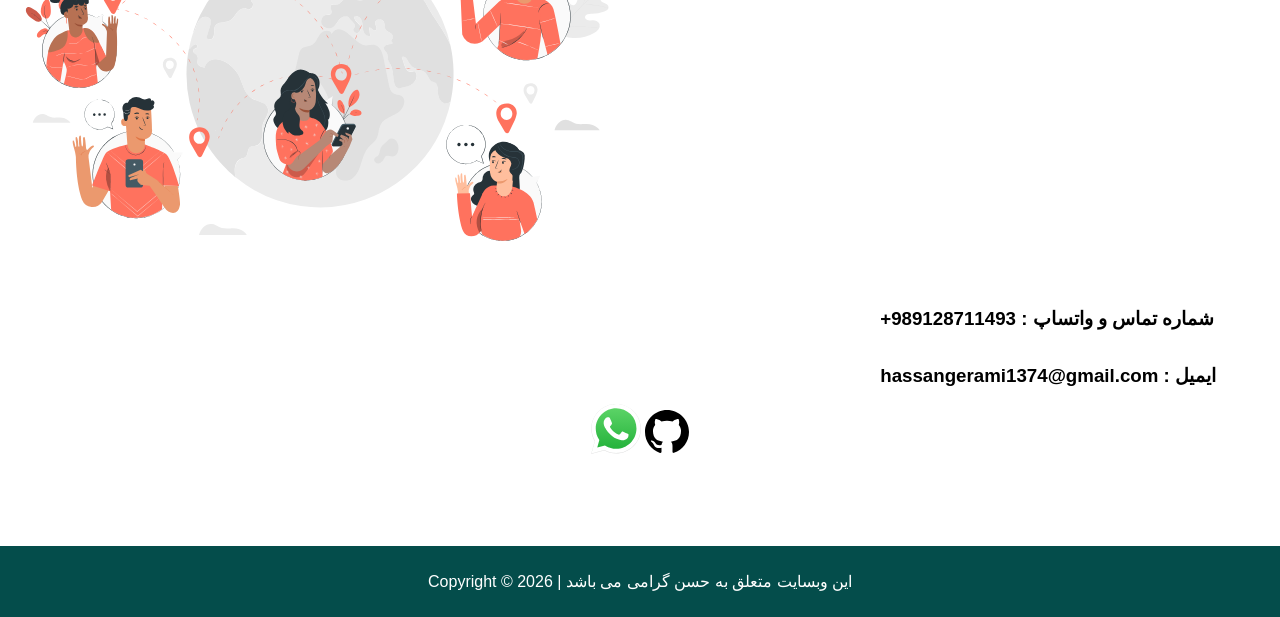
==== commit 386ae7af: "Update" ====
--- a/index.html
+++ b/index.html
@@ -1,5 +1,5 @@
 <!DOCTYPE html>
-<html lang="fa-IR">
+<html lang="fa">
 <head>
     <meta charset="UTF-8">
     <meta http-equiv="X-UA-Compatible" content="ie=edge">
@@ -77,7 +77,7 @@
                         <p>Python programming language</p>
                         <p>django web framework</p>
                         <p>HTML5 & CSS3</p>
-                        <p>Commands linux and ubuntu</p>
+                        <p>linux and ubuntu Commands</p>
                         <p> postgreSQL database</p>
                     </div>
                     <img src="svg/Firmware-amico.svg" alt="" id="firmware">
